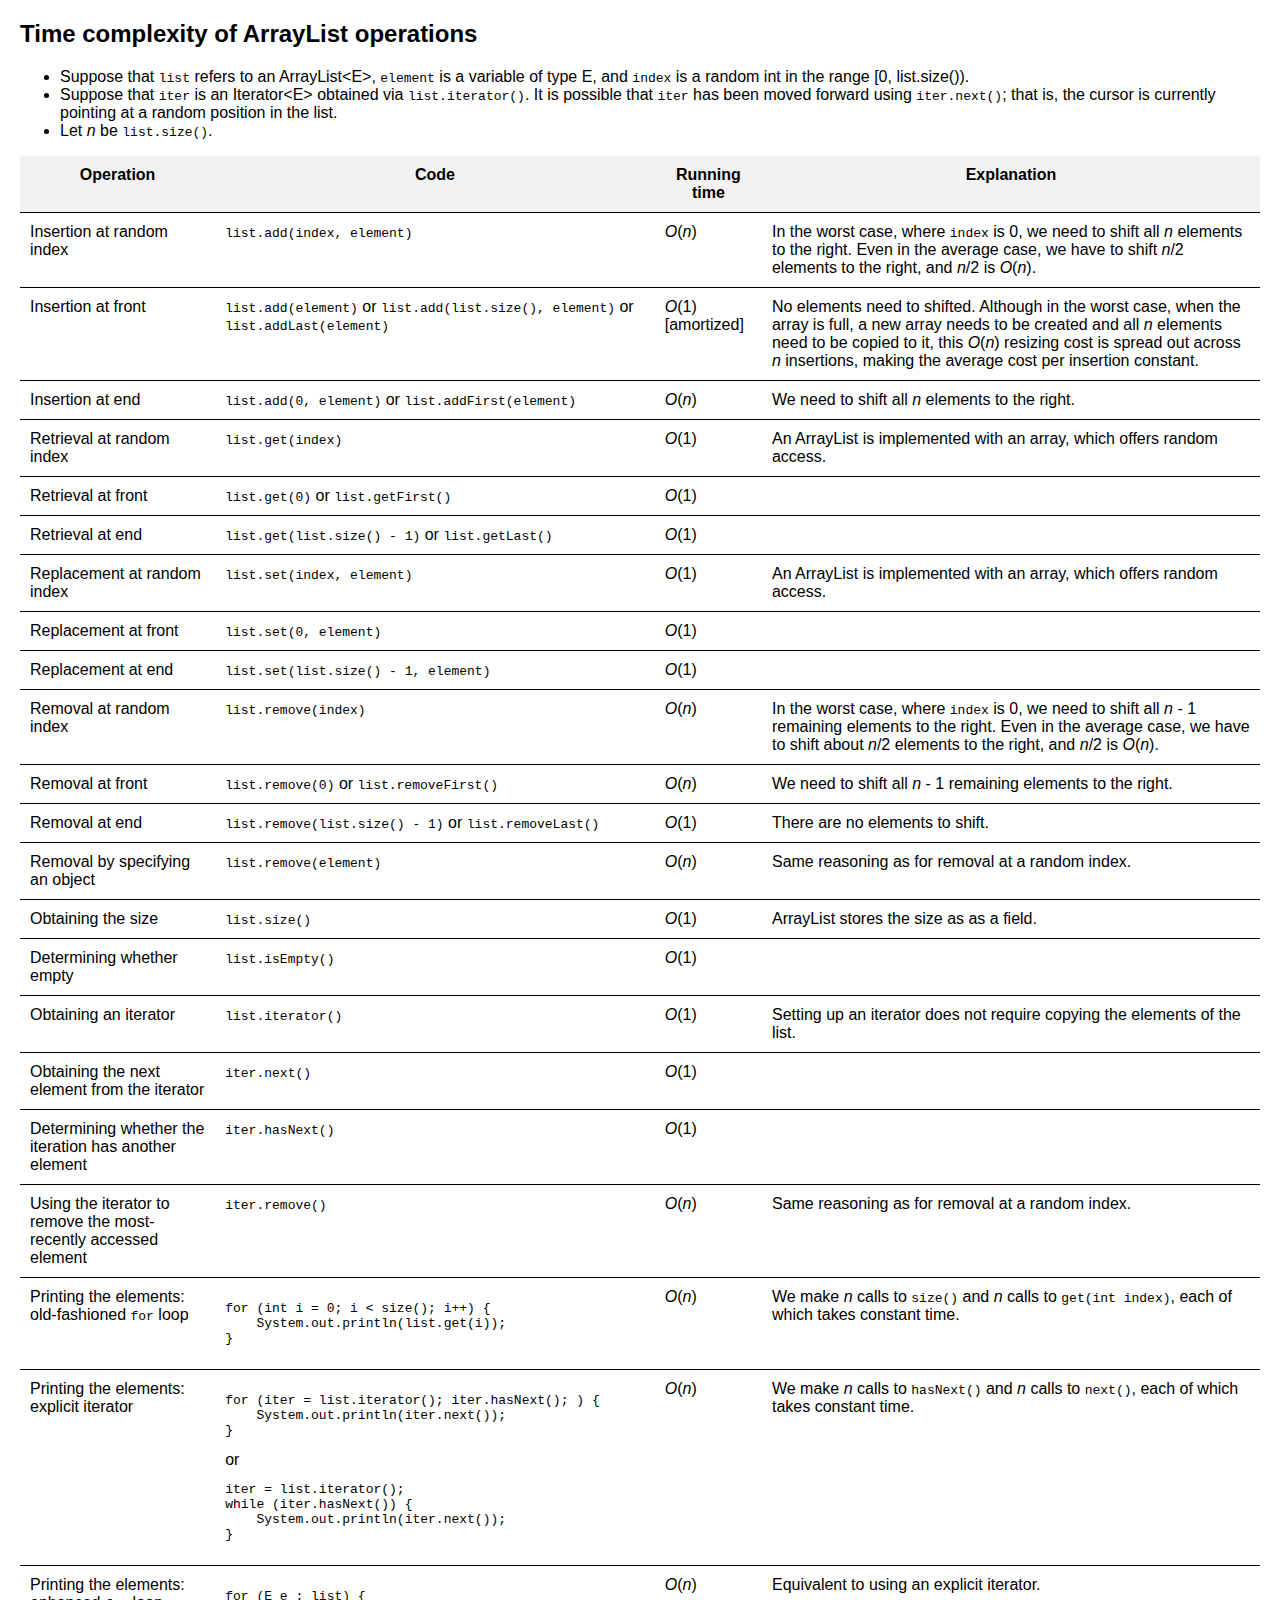
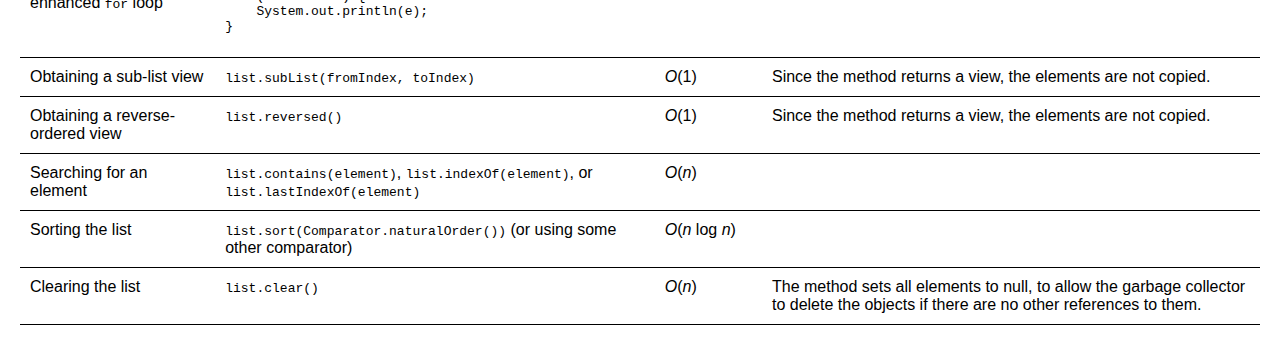
==== handouts/ArrayList-complexity.html @ 1e9416a3 "updates" ====
<!DOCTYPE html>
<html lang="en">
<head>
    <meta charset="UTF-8">
    <meta name="viewport" content="width=device-width, initial-scale=1.0">
    <title>ArrayList Complexity</title>
    <link rel="stylesheet" href="../styles.css">
</head>

<body>

<h2>Time complexity of ArrayList operations</h2>

<p>
    <ul>
        <li>Suppose that <code>list</code> refers to an ArrayList&lt;E&gt;, <code>element</code> is a variable of type E, and <code>index</code> is a random int in the range [0, list.size()).</li>
        <li>Suppose that <code>iter</code> is an Iterator&lt;E&gt; obtained via <code>list.iterator()</code>. It is possible that <code>iter</code> has been moved forward using <code>iter.next()</code>; that is, the cursor is currently pointing at a random position in the list.</li>
        <li>Let <i>n</i> be <code>list.size()</code>.</li>
    </ul>
    
</p>

<table>
    <tr>
        <th>Operation</th>
        <th>Code</th>
        <th>Running time</th>
        <th>Explanation</th>
    </tr>
    <tr>
        <td>
            Insertion at random index
        </td>
        <td>
            <code>list.add(index, element)</code>
        </td>
        <td>
            <i>O</i>(<i>n</i>)
        </td>
        <td>
            In the worst case, where <code>index</code> is 0, we need to shift all <i>n</i> elements to the right. Even in the average case, we have to shift <i>n</i>/2 elements to the right, and <i>n</i>/2 is <i>O</i>(<i>n</i>).
        </td>
    </tr>
    <tr>
        <td>Insertion at front</td>
        <td><code>list.add(element)</code> or <code>list.add(list.size(), element)</code> or <code>list.addLast(element)</code></td>
        <td><i>O</i>(1) [amortized]</td>
        <td>No elements need to shifted. Although in the worst case, when the array is full, a new array needs to be created and all <i>n</i> elements need to be copied to it, this <i>O</i>(<i>n</i>) resizing cost is spread out across <i>n</i> insertions, making the average cost per insertion constant.</td>
    </tr>
    <tr>
        <td>Insertion at end</td>
        <td><code>list.add(0, element)</code> or <code>list.addFirst(element)</code></td>
        <td><i>O</i>(<i>n</i>)</td>
        <td>We need to shift all <i>n</i> elements to the right.</td>
    </tr>
    <tr>
        <td>Retrieval at random index</td>
        <td><code>list.get(index)</code></td>
        <td><i>O</i>(1)</td>
        <td>An ArrayList is implemented with an array, which offers random access.</td>
    </tr>
    <tr>
        <td>Retrieval at front</td>
        <td><code>list.get(0)</code> or <code>list.getFirst()</code></td>
        <td><i>O</i>(1)</td>
        <td></td>
    </tr>
    <tr>
        <td>Retrieval at end</td>
        <td><code>list.get(list.size() - 1)</code> or <code>list.getLast()</code></td>
        <td><i>O</i>(1)</td>
        <td></td>
    </tr>
    <tr>
        <td>Replacement at random index</td>
        <td><code>list.set(index, element)</code></td>
        <td><i>O</i>(1)</td>
        <td>An ArrayList is implemented with an array, which offers random access.</td>
    </tr>
    <tr>
        <td>Replacement at front</td>
        <td><code>list.set(0, element)</code></td>
        <td><i>O</i>(1)</td>
        <td></td>
    </tr>
    <tr>
        <td>Replacement at end</td>
        <td><code>list.set(list.size() - 1, element)</code></td>
        <td><i>O</i>(1)</td>
        <td></td>
    </tr>
    <tr>
        <td>Removal at random index</td>
        <td><code>list.remove(index)</code></td>
        <td><i>O</i>(<i>n</i>)</td>
        <td>In the worst case, where <code>index</code> is 0, we need to shift all <i>n</i> - 1 remaining elements to the right. Even in the average case, we have to shift about <i>n</i>/2 elements to the right, and <i>n</i>/2 is <i>O</i>(<i>n</i>).</td>
    </tr>
    <tr>
        <td>Removal at front</td>
        <td><code>list.remove(0)</code> or <code>list.removeFirst()</code></td>
        <td><i>O</i>(<i>n</i>)</td>
        <td>We need to shift all <i>n</i> - 1 remaining elements to the right.</td>
    </tr>
    <tr>
        <td>Removal at end</td>
        <td><code>list.remove(list.size() - 1)</code> or <code>list.removeLast()</code></td>
        <td><i>O</i>(1)</td>
        <td>There are no elements to shift.</td>
    </tr>
    <tr>
        <td>Removal by specifying an object</td>
        <td><code>list.remove(element)</code></td>
        <td><i>O</i>(<i>n</i>)</td>
        <td>Same reasoning as for removal at a random index.</td>
    </tr>
    <tr>
        <td>Obtaining the size</td>
        <td><code>list.size()</code></td>
        <td><i>O</i>(1)</td>
        <td>ArrayList stores the size as as a field.</td>
    </tr>
    <tr>
        <td>Determining whether empty</td>
        <td><code>list.isEmpty()</code></td>
        <td><i>O</i>(1)</td>
        <td></td>
    </tr>
    <tr>
        <td>Obtaining an iterator</td>
        <td><code>list.iterator()</code></td>
        <td><i>O</i>(1)</td>
        <td>Setting up an iterator does not require copying the elements of the list.</td>
    </tr>
    <tr>
        <td>Obtaining the next element from the iterator</td>
        <td><code>iter.next()</code></td>
        <td><i>O</i>(1)</td>
        <td></td>
    </tr>
    <tr>
        <td>Determining whether the iteration has another element</td>
        <td><code>iter.hasNext()</code></td>
        <td><i>O</i>(1)</td>
        <td></td>
    </tr>
    <tr>
        <td>Using the iterator to remove the most-recently accessed element</td>
        <td><code>iter.remove()</code></td>
        <td><i>O</i>(<i>n</i>)</td>
        <td>Same reasoning as for removal at a random index.</td>
    </tr>
    <tr>
        <td>Printing the elements: old-fashioned <code>for</code> loop</td>
        <td>
<pre>
for (int i = 0; i &lt; size(); i++) {
    System.out.println(list.get(i));
}
</pre>
        </td>
        <td><i>O</i>(<i>n</i>)</td>
        <td>We make <i>n</i> calls to <code>size()</code> and <i>n</i> calls to <code>get(int index)</code>, each of which takes constant time.</td>
    </tr>
    <tr>
        <td>Printing the elements: explicit iterator</td>
        <td>
<pre>
for (iter = list.iterator(); iter.hasNext(); ) {
    System.out.println(iter.next());
}
</pre>
            or
<pre>
iter = list.iterator();
while (iter.hasNext()) {
    System.out.println(iter.next());
}
</pre>
        </td>
        <td><i>O</i>(<i>n</i>)</td>
        <td>We make <i>n</i> calls to <code>hasNext()</code> and <i>n</i> calls to <code>next()</code>, each of which takes constant time.</td>
    </tr>
    <tr>
        <td>Printing the elements: enhanced <code>for</code> loop</td>
        <td>
<pre>
for (E e : list) {
    System.out.println(e);
}
</pre>
        </td>
        <td><i>O</i>(<i>n</i>)</td>
        <td>Equivalent to using an explicit iterator.</td>
    </tr>
    <tr>
        <td>Obtaining a sub-list view</td>
        <td><code>list.subList(fromIndex, toIndex)</code></td>
        <td><i>O</i>(1)</td>
        <td>Since the method returns a view, the elements are not copied.</td>
    </tr>
    <tr>
        <td>Obtaining a reverse-ordered view</td>
        <td><code>list.reversed()</code></td>
        <td><i>O</i>(1)</td>
        <td>Since the method returns a view, the elements are not copied.</td>
    </tr>
    <tr>
        <td>Searching for an element</td>
        <td><code>list.contains(element)</code>, <code>list.indexOf(element)</code>, or <code>list.lastIndexOf(element)</code></td>
        <td><i>O</i>(<i>n</i>)</td>
        <td></td>
    </tr>
    <tr>
        <td>Sorting the list</td>
        <td><code>list.sort(Comparator.naturalOrder())</code> (or using some other comparator)</td>
        <td><i>O</i>(<i>n</i> log <i>n</i>)</td>
        <td></td>
    </tr>
    <tr>
        <td>Clearing the list</td>
        <td><code>list.clear()</code></td>
        <td><i>O</i>(<i>n</i>)</td>
        <td>The method sets all elements to null, to allow the garbage collector to delete the objects if there are no other references to them.</td>
    </tr>
</table>

</body>
---- styles.css ----
body {
    font-family: Arial, sans-serif;
    margin: 20px;
}

h1 {
    text-align: center;
}

.collapsible-content {
    display: none; /* ensure content is collapsed by default */
}

.collapsible-header {
    transition: background-color 0.3s;
    align-items: center;
    display: flex;
    cursor: pointer;
}

.collapsible-header:hover {
    background-color: #e0e0e0;
}

.icon {
    margin-right: 10px;
    transition: transform 0.3s;
}

table {
    width: 100%;
    border-collapse: collapse;
}

th, td {
    border-bottom: 1px solid #000;
    padding: 10px;
    vertical-align: top;
    border-left: none;
    border-right: none;
}

th {
    background-color: #f2f2f2;
}

.no-border {
    border: none;
}

.links a {
    display: block;
    margin-bottom: 5px;
    text-decoration: none;
    color: #000;
}

.horizontal-line {
    border-bottom: 1px solid #000;
    margin: 20px 0;
}
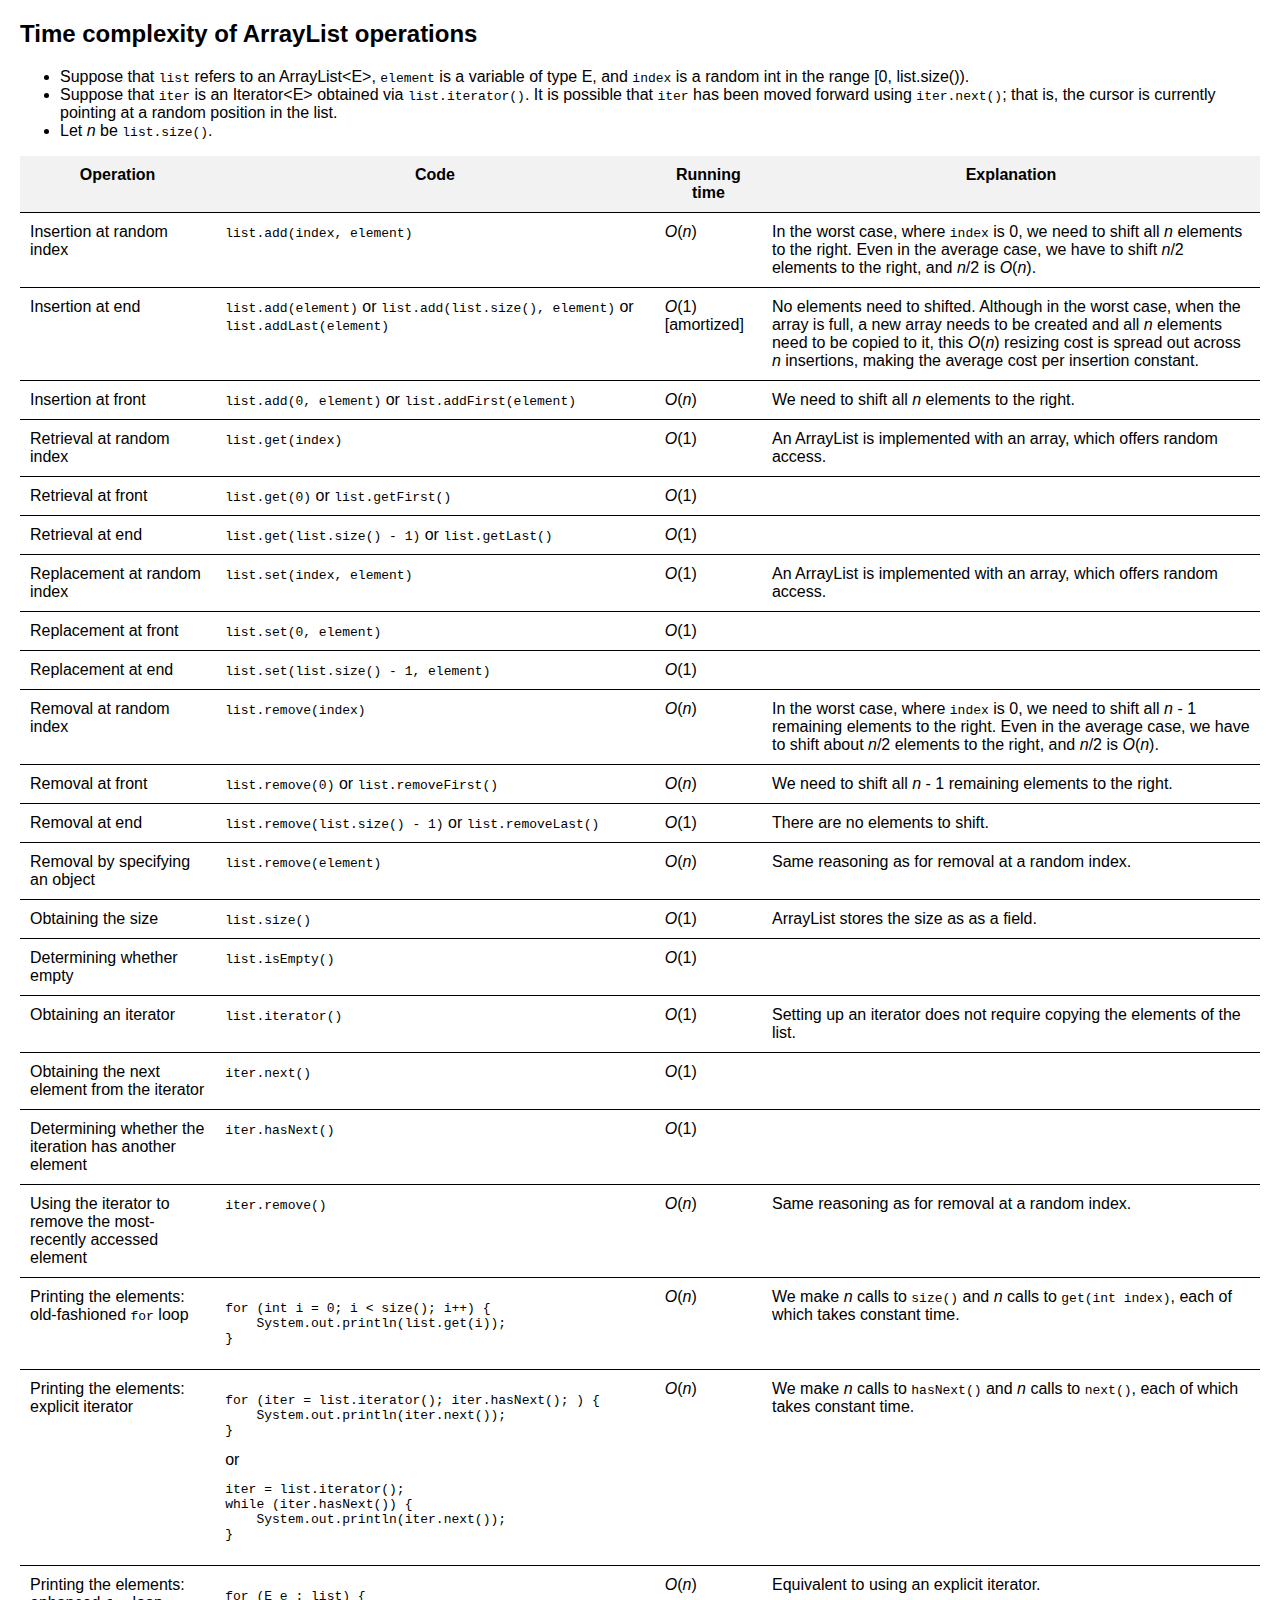
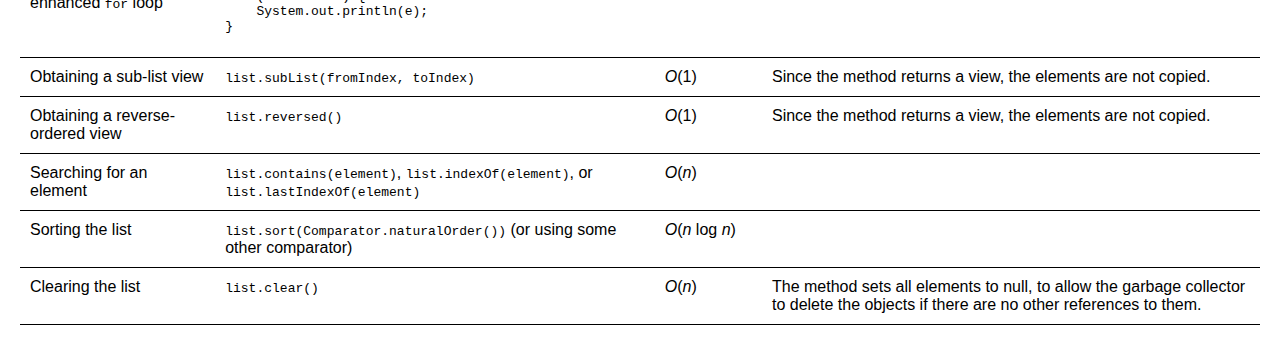
==== commit 7f847b4a: "updates" ====
--- a/handouts/ArrayList-complexity.html
+++ b/handouts/ArrayList-complexity.html
@@ -42,13 +42,13 @@
         </td>
     </tr>
     <tr>
-        <td>Insertion at front</td>
+        <td>Insertion at end</td>
         <td><code>list.add(element)</code> or <code>list.add(list.size(), element)</code> or <code>list.addLast(element)</code></td>
         <td><i>O</i>(1) [amortized]</td>
         <td>No elements need to shifted. Although in the worst case, when the array is full, a new array needs to be created and all <i>n</i> elements need to be copied to it, this <i>O</i>(<i>n</i>) resizing cost is spread out across <i>n</i> insertions, making the average cost per insertion constant.</td>
     </tr>
     <tr>
-        <td>Insertion at end</td>
+        <td>Insertion at front</td>
         <td><code>list.add(0, element)</code> or <code>list.addFirst(element)</code></td>
         <td><i>O</i>(<i>n</i>)</td>
         <td>We need to shift all <i>n</i> elements to the right.</td>
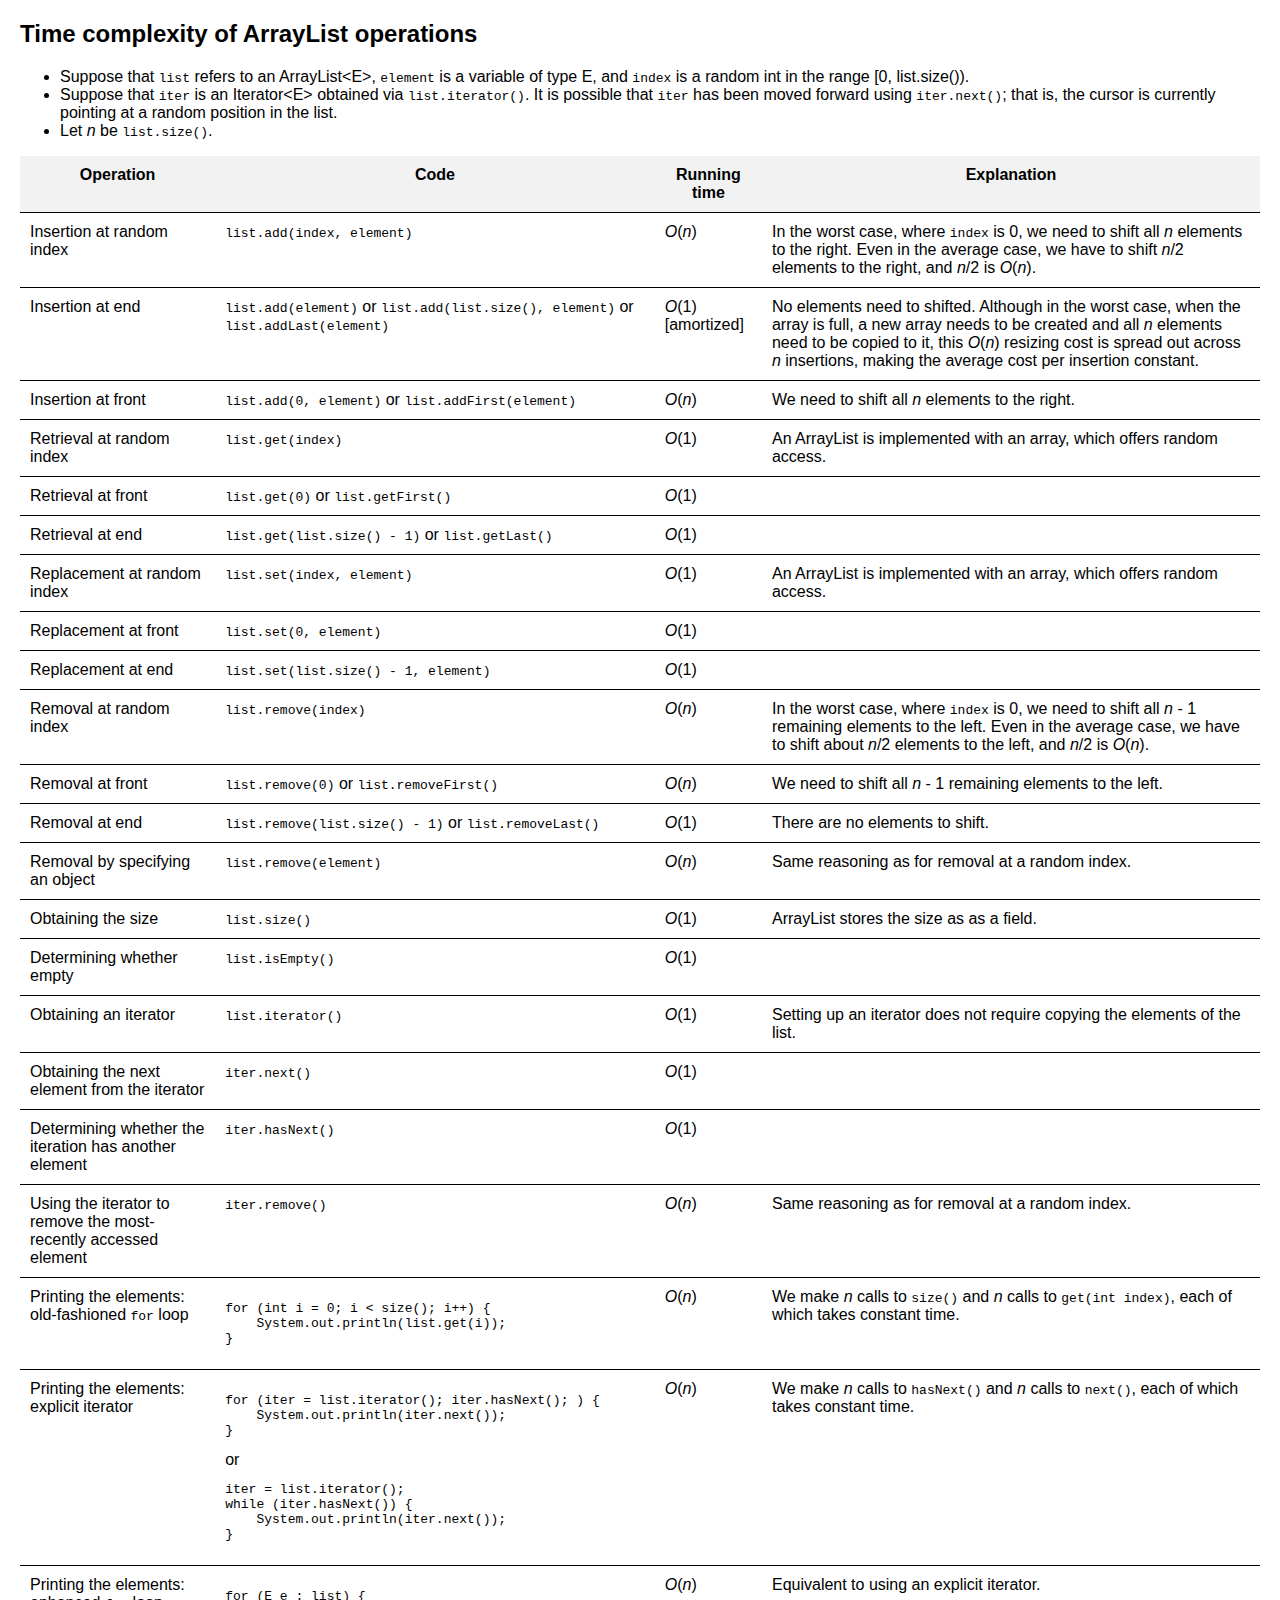
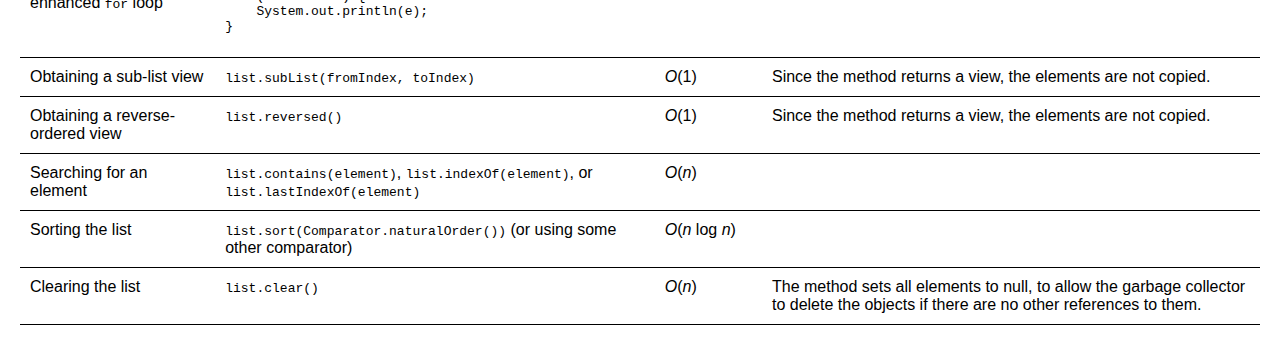
==== commit 73f21add: "updates" ====
--- a/handouts/ArrayList-complexity.html
+++ b/handouts/ArrayList-complexity.html
@@ -93,13 +93,13 @@
         <td>Removal at random index</td>
         <td><code>list.remove(index)</code></td>
         <td><i>O</i>(<i>n</i>)</td>
-        <td>In the worst case, where <code>index</code> is 0, we need to shift all <i>n</i> - 1 remaining elements to the right. Even in the average case, we have to shift about <i>n</i>/2 elements to the right, and <i>n</i>/2 is <i>O</i>(<i>n</i>).</td>
+        <td>In the worst case, where <code>index</code> is 0, we need to shift all <i>n</i> - 1 remaining elements to the left. Even in the average case, we have to shift about <i>n</i>/2 elements to the left, and <i>n</i>/2 is <i>O</i>(<i>n</i>).</td>
     </tr>
     <tr>
         <td>Removal at front</td>
         <td><code>list.remove(0)</code> or <code>list.removeFirst()</code></td>
         <td><i>O</i>(<i>n</i>)</td>
-        <td>We need to shift all <i>n</i> - 1 remaining elements to the right.</td>
+        <td>We need to shift all <i>n</i> - 1 remaining elements to the left.</td>
     </tr>
     <tr>
         <td>Removal at end</td>
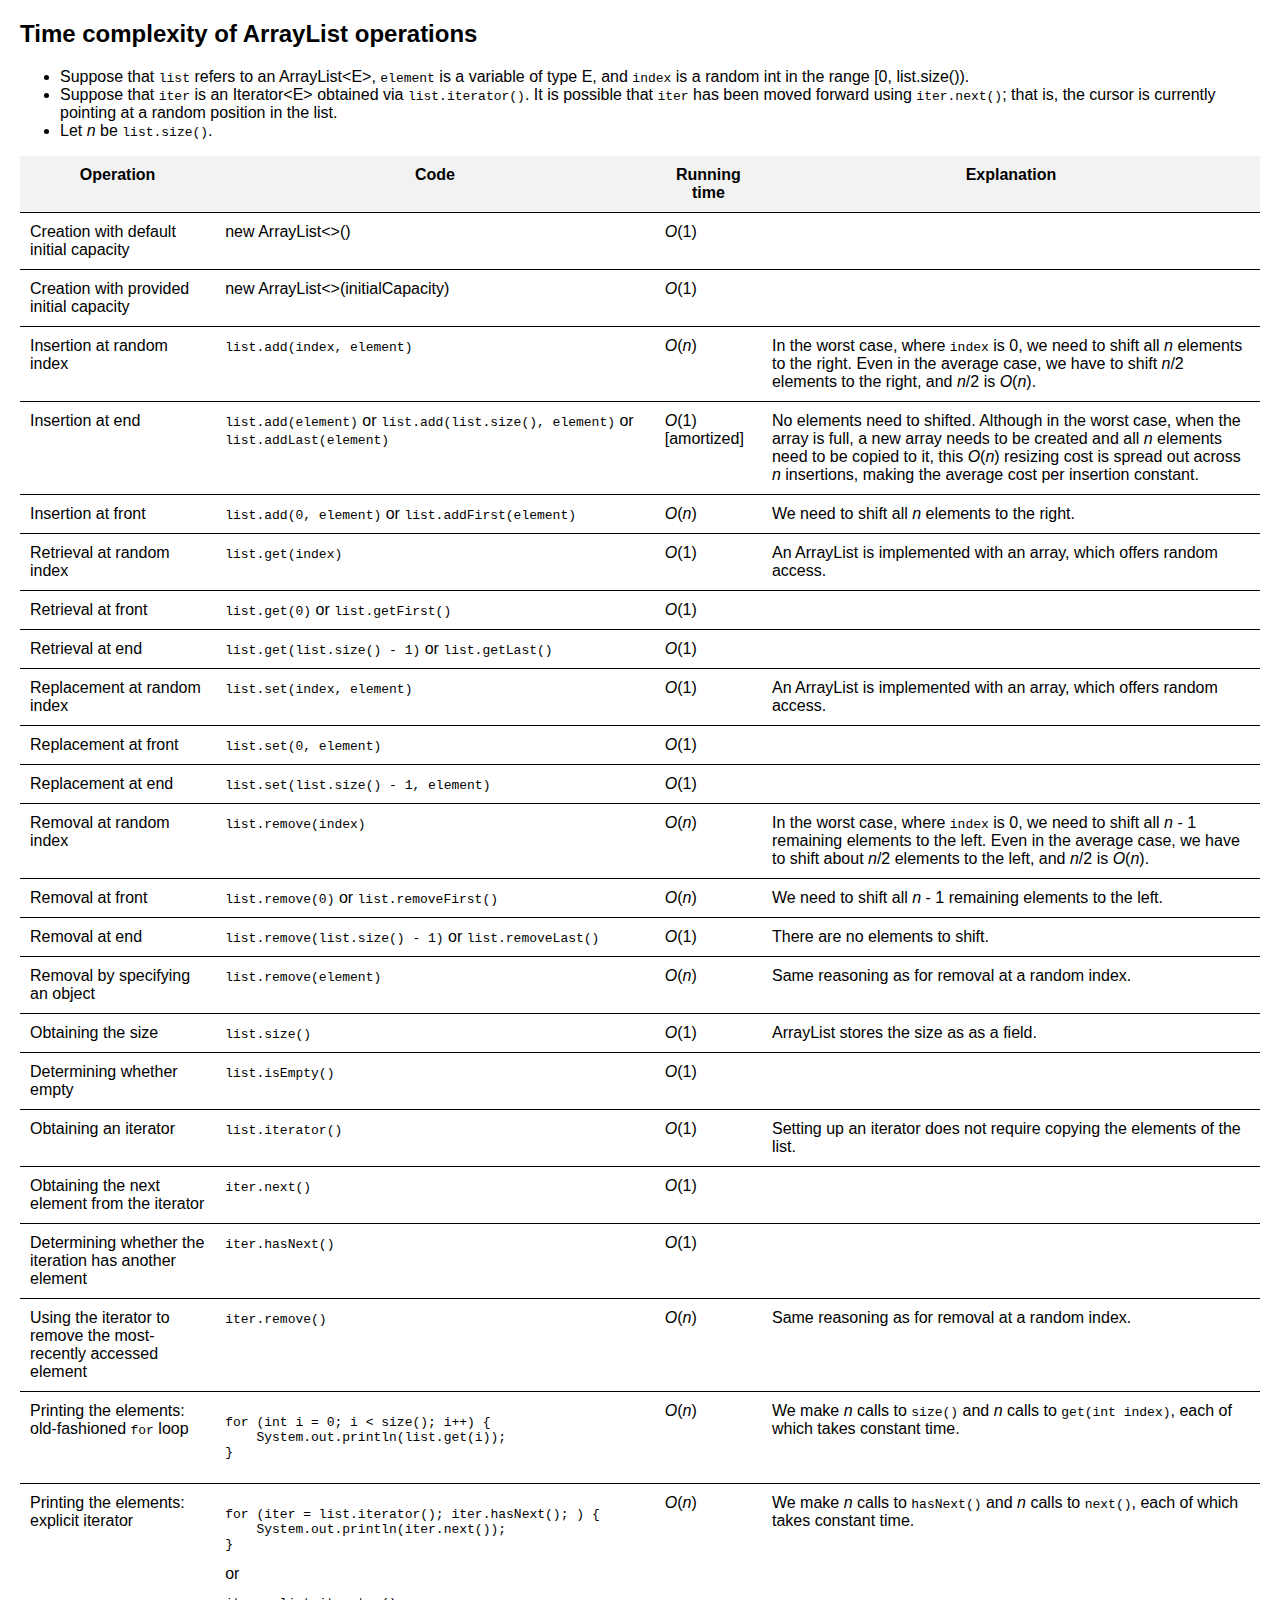
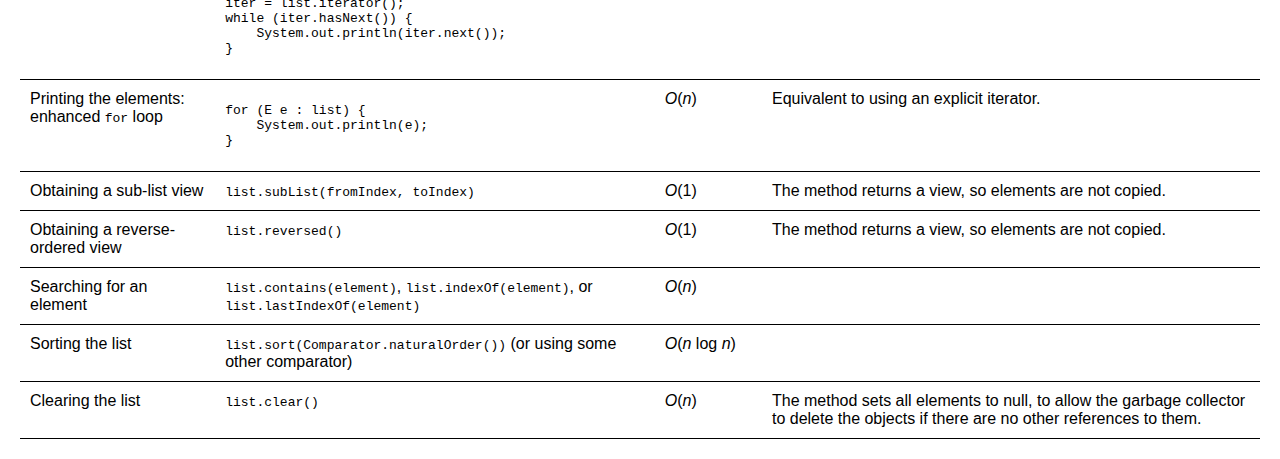
==== commit 50079152: "updates" ====
--- a/handouts/ArrayList-complexity.html
+++ b/handouts/ArrayList-complexity.html
@@ -28,6 +28,18 @@
         <th>Explanation</th>
     </tr>
     <tr>
+        <td>Creation with default initial capacity</td>
+        <td>new ArrayList&lt;&gt;()</td>
+        <td><i>O</i>(1)</td>
+        <td></td>
+    </tr>
+    <tr>
+        <td>Creation with provided initial capacity</td>
+        <td>new ArrayList&lt;&gt;(initialCapacity)</td>
+        <td><i>O</i>(1)</td>
+        <td></td>
+    </tr>
+    <tr>
         <td>
             Insertion at random index
         </td>
@@ -196,13 +208,13 @@
         <td>Obtaining a sub-list view</td>
         <td><code>list.subList(fromIndex, toIndex)</code></td>
         <td><i>O</i>(1)</td>
-        <td>Since the method returns a view, the elements are not copied.</td>
+        <td>The method returns a view, so elements are not copied.</td>
     </tr>
     <tr>
         <td>Obtaining a reverse-ordered view</td>
         <td><code>list.reversed()</code></td>
         <td><i>O</i>(1)</td>
-        <td>Since the method returns a view, the elements are not copied.</td>
+        <td>The method returns a view, so elements are not copied.</td>
     </tr>
     <tr>
         <td>Searching for an element</td>
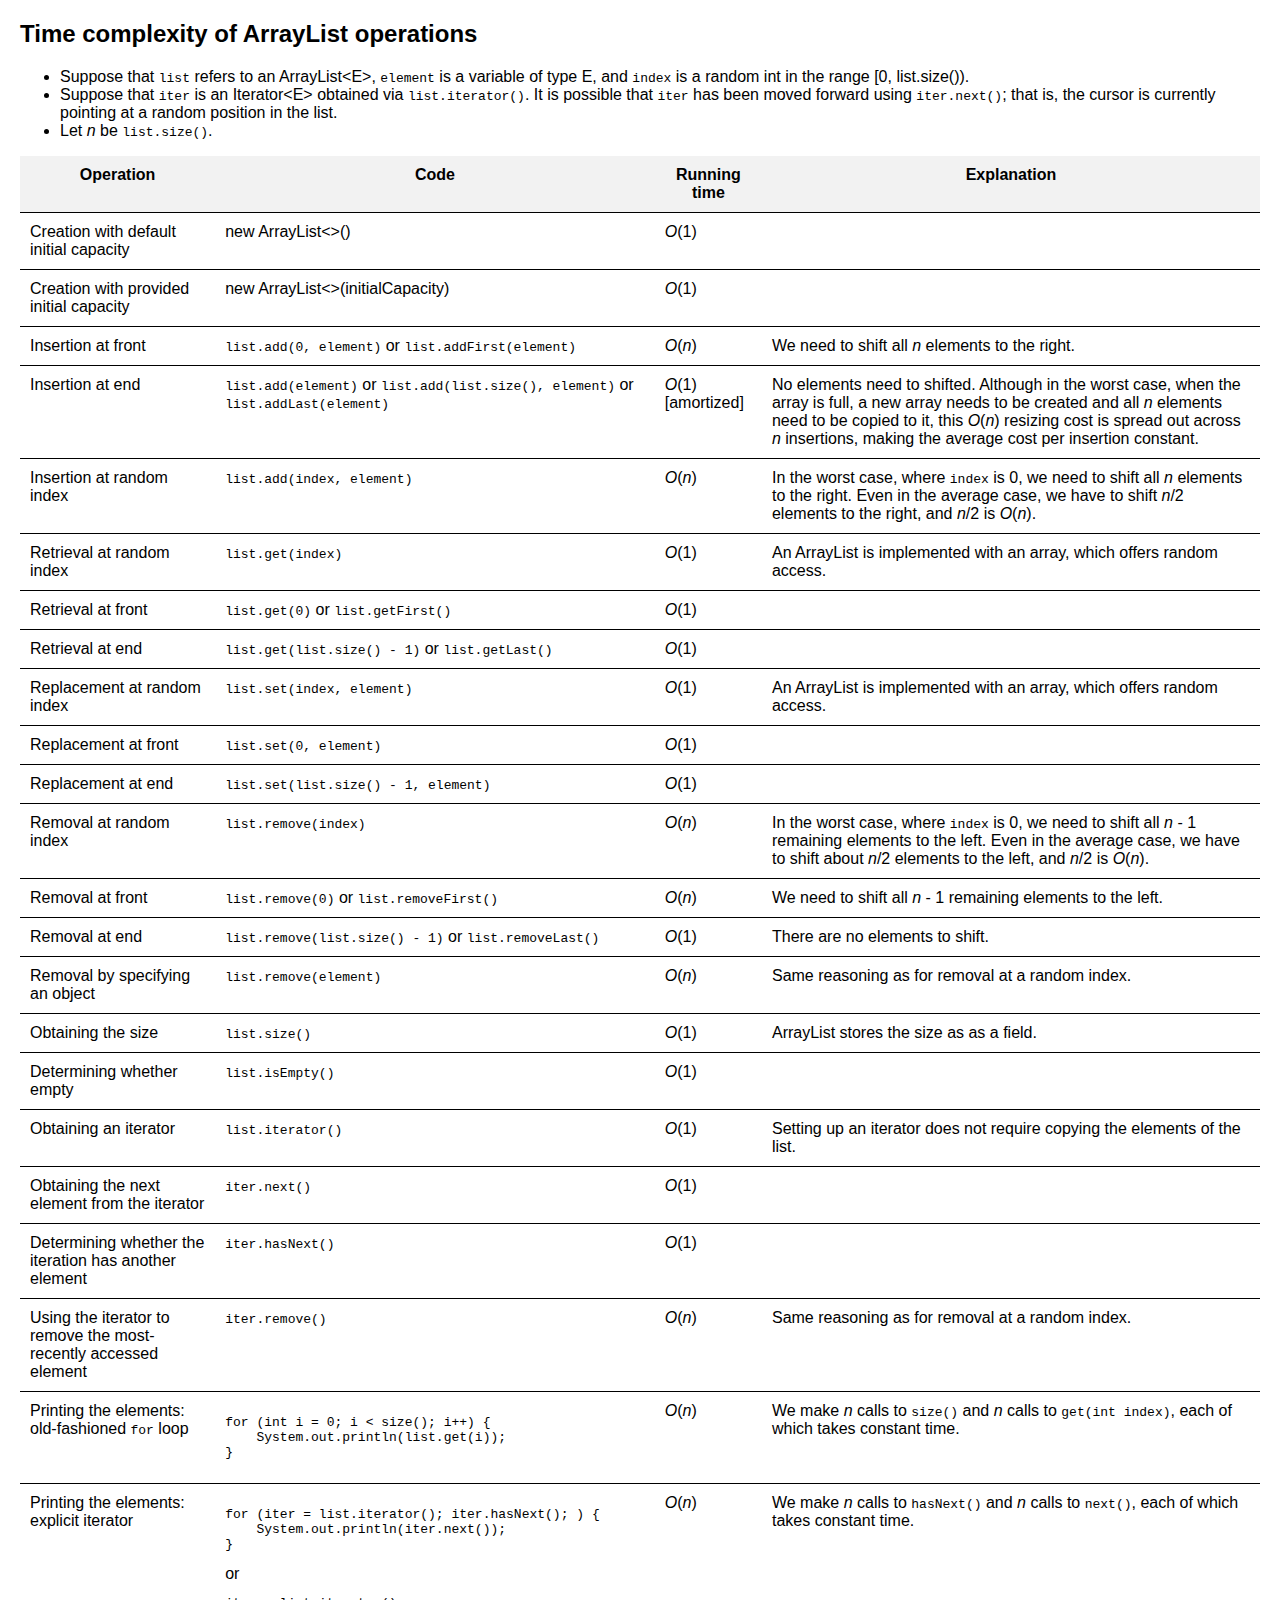
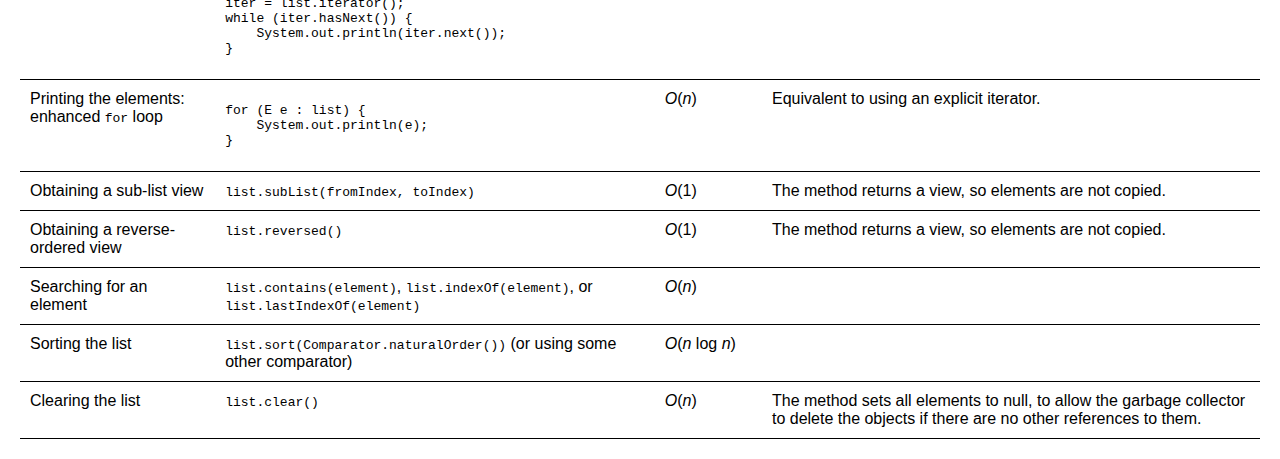
==== commit e730552f: "updates" ====
--- a/handouts/ArrayList-complexity.html
+++ b/handouts/ArrayList-complexity.html
@@ -40,18 +40,10 @@
         <td></td>
     </tr>
     <tr>
-        <td>
-            Insertion at random index
-        </td>
-        <td>
-            <code>list.add(index, element)</code>
-        </td>
-        <td>
-            <i>O</i>(<i>n</i>)
-        </td>
-        <td>
-            In the worst case, where <code>index</code> is 0, we need to shift all <i>n</i> elements to the right. Even in the average case, we have to shift <i>n</i>/2 elements to the right, and <i>n</i>/2 is <i>O</i>(<i>n</i>).
-        </td>
+        <td>Insertion at front</td>
+        <td><code>list.add(0, element)</code> or <code>list.addFirst(element)</code></td>
+        <td><i>O</i>(<i>n</i>)</td>
+        <td>We need to shift all <i>n</i> elements to the right.</td>
     </tr>
     <tr>
         <td>Insertion at end</td>
@@ -60,10 +52,18 @@
         <td>No elements need to shifted. Although in the worst case, when the array is full, a new array needs to be created and all <i>n</i> elements need to be copied to it, this <i>O</i>(<i>n</i>) resizing cost is spread out across <i>n</i> insertions, making the average cost per insertion constant.</td>
     </tr>
     <tr>
-        <td>Insertion at front</td>
-        <td><code>list.add(0, element)</code> or <code>list.addFirst(element)</code></td>
-        <td><i>O</i>(<i>n</i>)</td>
-        <td>We need to shift all <i>n</i> elements to the right.</td>
+        <td>
+            Insertion at random index
+        </td>
+        <td>
+            <code>list.add(index, element)</code>
+        </td>
+        <td>
+            <i>O</i>(<i>n</i>)
+        </td>
+        <td>
+            In the worst case, where <code>index</code> is 0, we need to shift all <i>n</i> elements to the right. Even in the average case, we have to shift <i>n</i>/2 elements to the right, and <i>n</i>/2 is <i>O</i>(<i>n</i>).
+        </td>
     </tr>
     <tr>
         <td>Retrieval at random index</td>
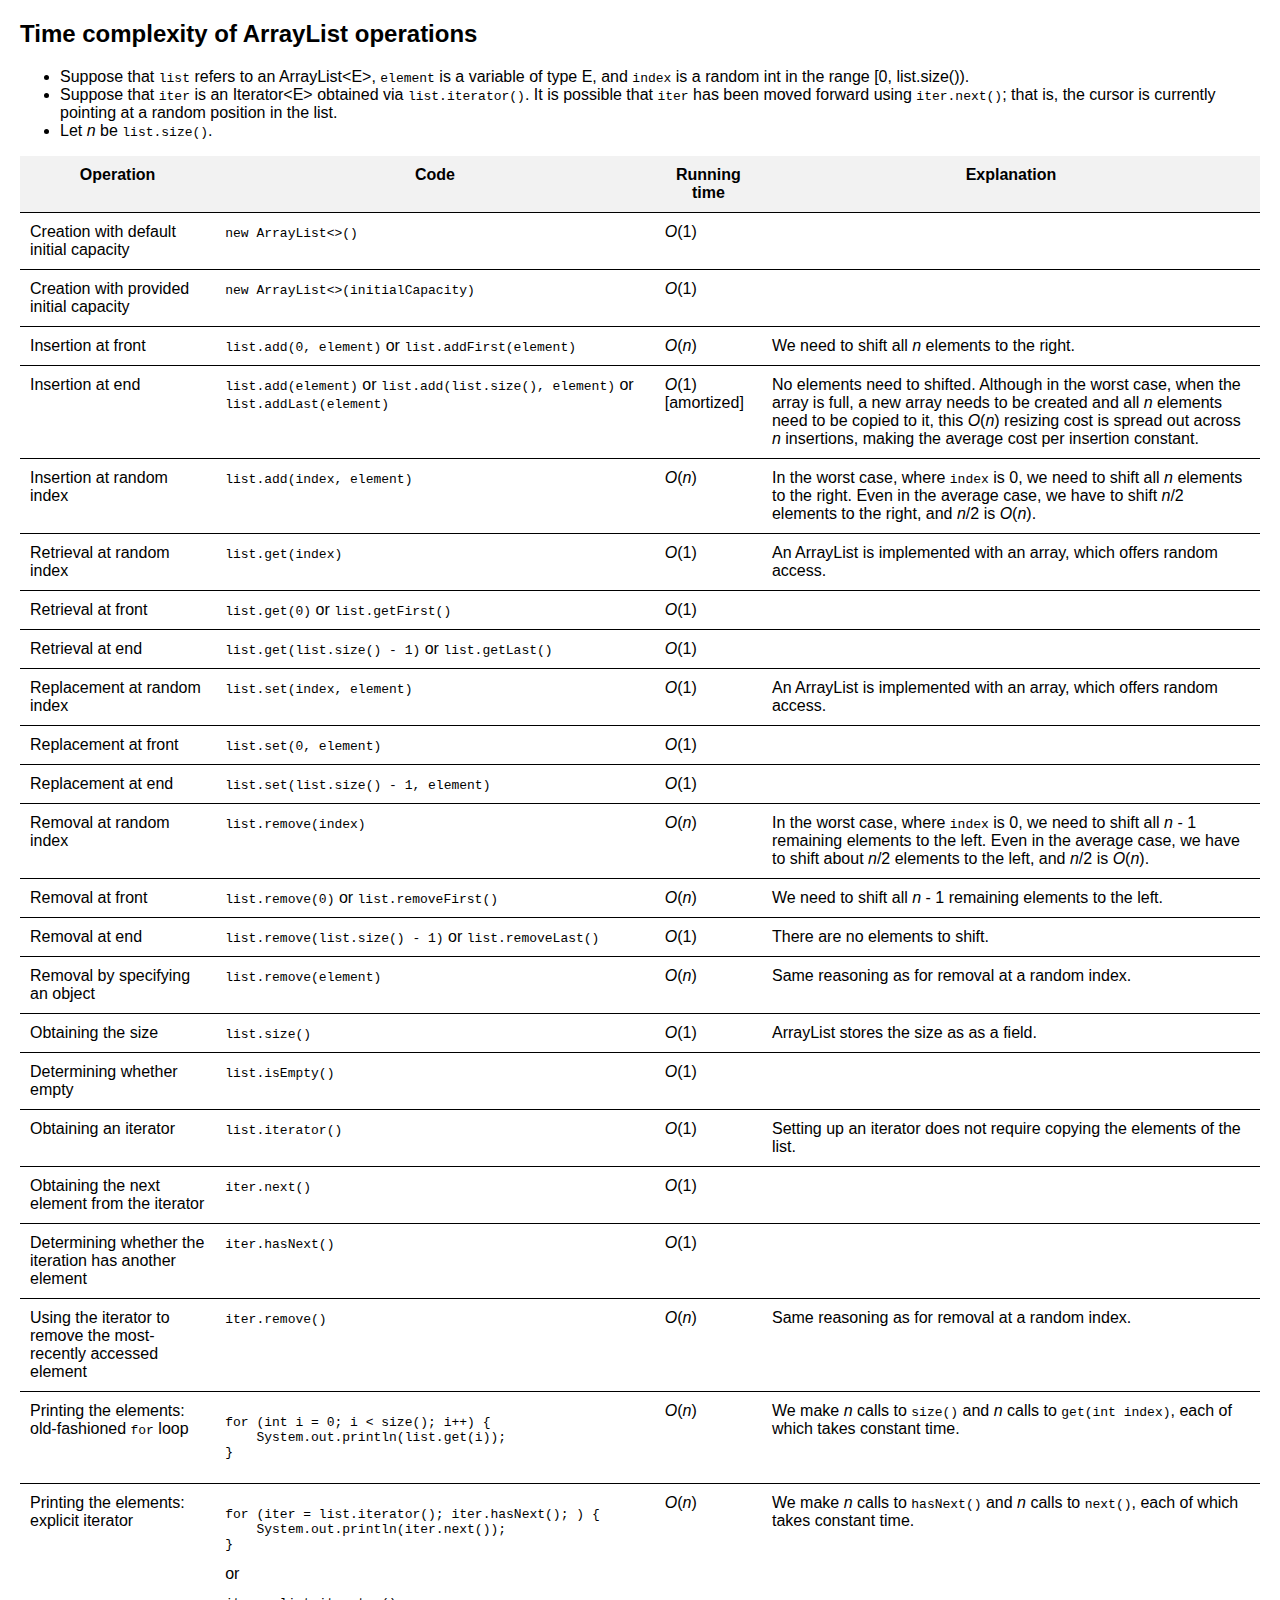
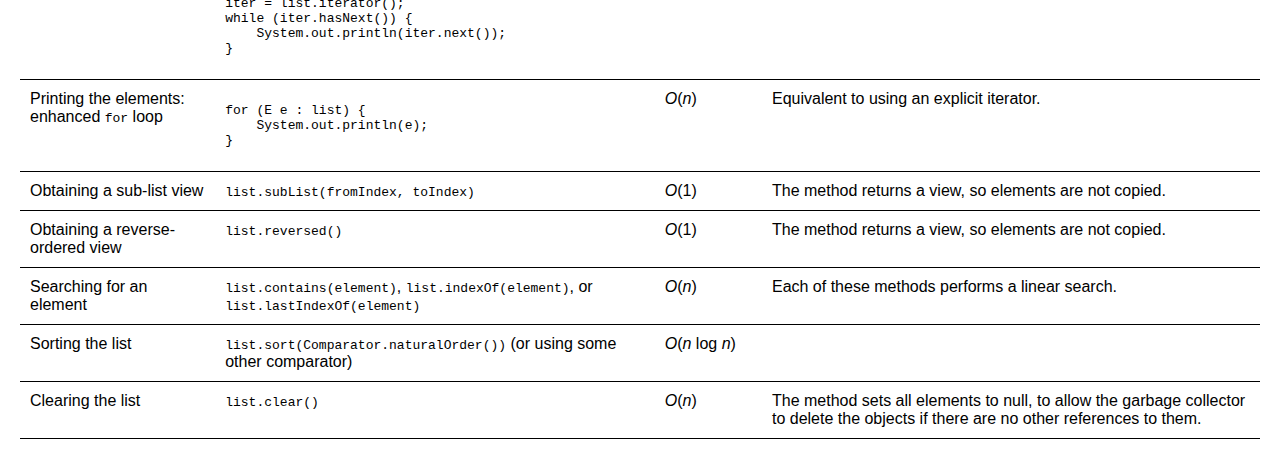
==== commit 45d140cb: "updates" ====
--- a/handouts/ArrayList-complexity.html
+++ b/handouts/ArrayList-complexity.html
@@ -29,13 +29,13 @@
     </tr>
     <tr>
         <td>Creation with default initial capacity</td>
-        <td>new ArrayList&lt;&gt;()</td>
+        <td><code>new ArrayList&lt;&gt;()</code></td>
         <td><i>O</i>(1)</td>
         <td></td>
     </tr>
     <tr>
         <td>Creation with provided initial capacity</td>
-        <td>new ArrayList&lt;&gt;(initialCapacity)</td>
+        <td><code>new ArrayList&lt;&gt;(initialCapacity)</code></td>
         <td><i>O</i>(1)</td>
         <td></td>
     </tr>
@@ -220,7 +220,7 @@
         <td>Searching for an element</td>
         <td><code>list.contains(element)</code>, <code>list.indexOf(element)</code>, or <code>list.lastIndexOf(element)</code></td>
         <td><i>O</i>(<i>n</i>)</td>
-        <td></td>
+        <td>Each of these methods performs a linear search.</td>
     </tr>
     <tr>
         <td>Sorting the list</td>
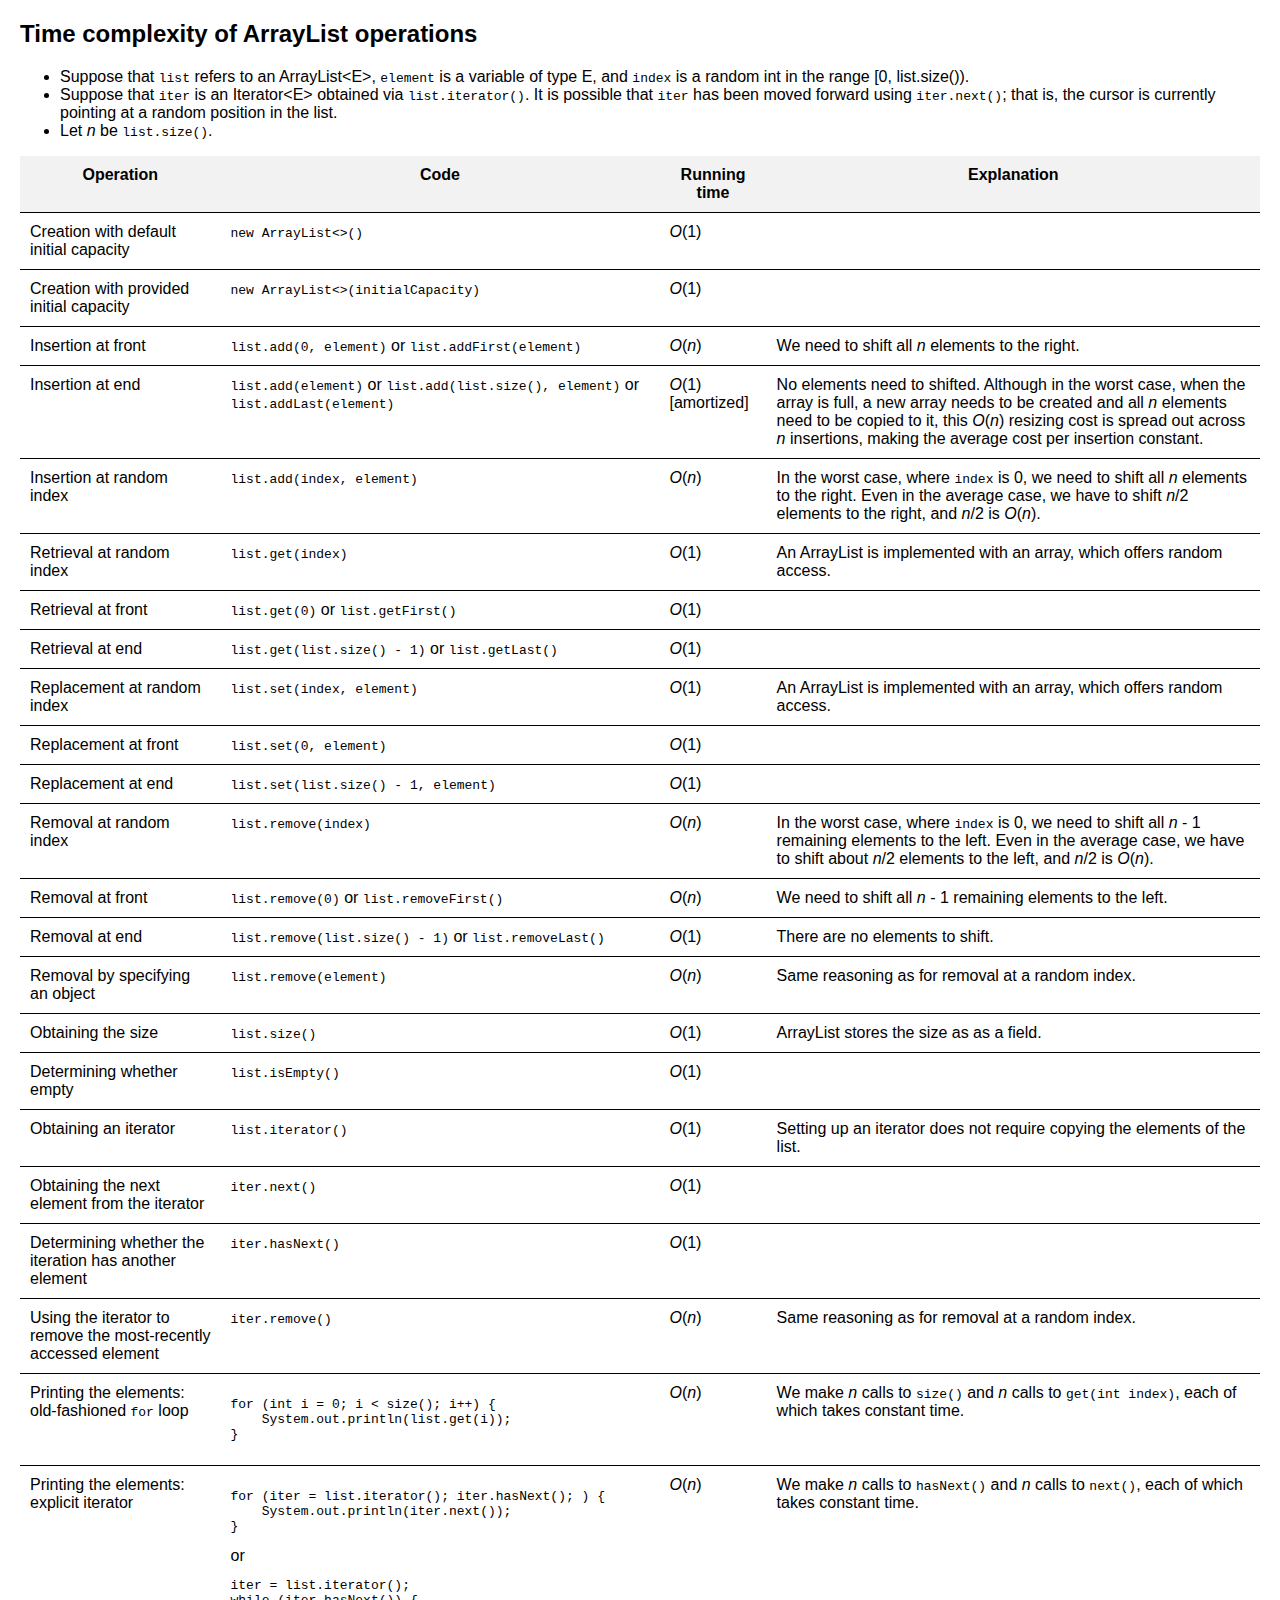
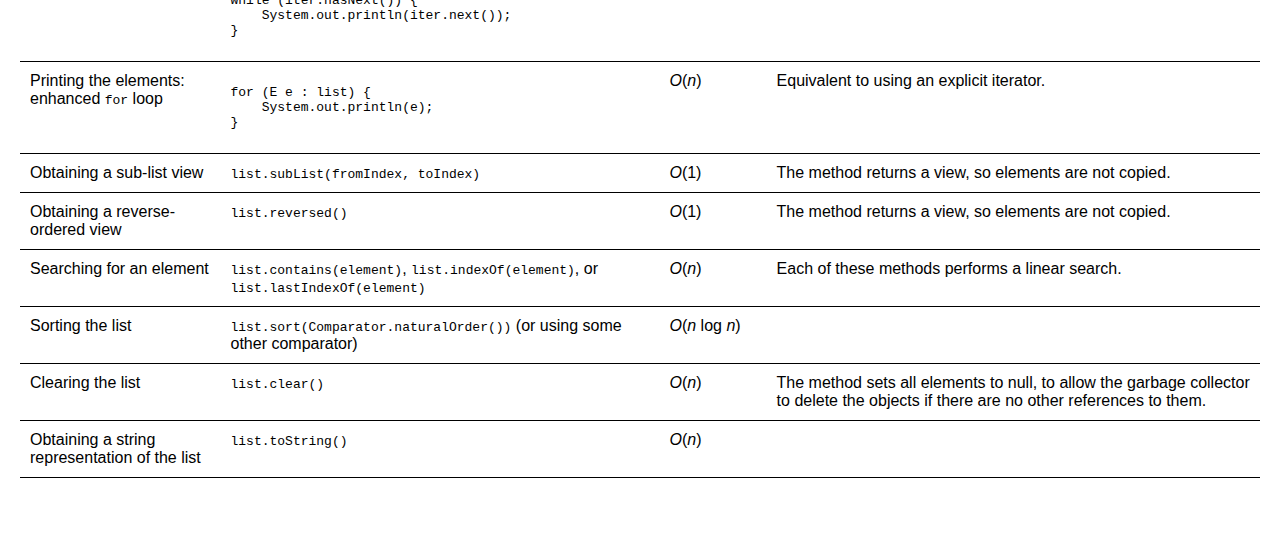
==== commit 8f8ae799: "updates" ====
--- a/handouts/ArrayList-complexity.html
+++ b/handouts/ArrayList-complexity.html
@@ -234,6 +234,12 @@
         <td><i>O</i>(<i>n</i>)</td>
         <td>The method sets all elements to null, to allow the garbage collector to delete the objects if there are no other references to them.</td>
     </tr>
+    <tr>
+        <td>Obtaining a string representation of the list</td>
+        <td><code>list.toString()</code></td>
+        <td><i>O</i>(<i>n</i>)</td>
+        <td></td>
+    </tr>
 </table>
 
 </body>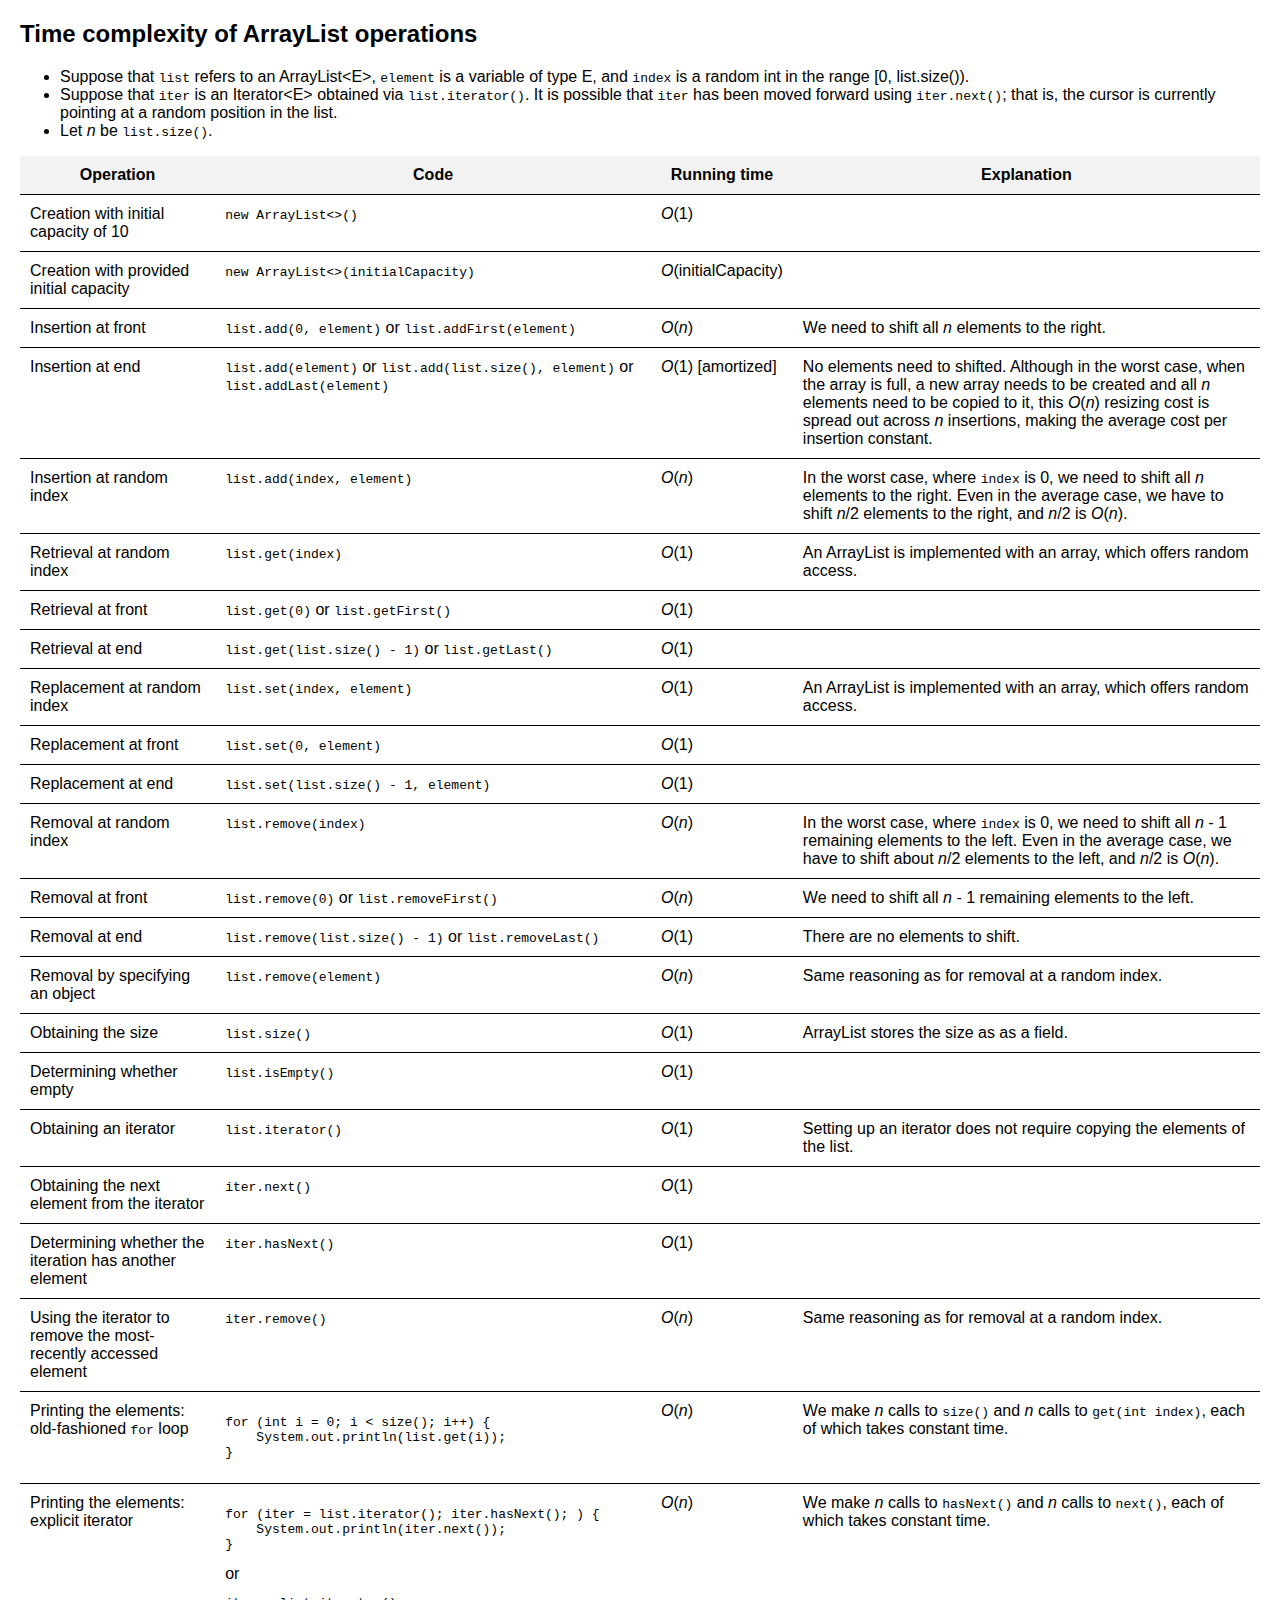
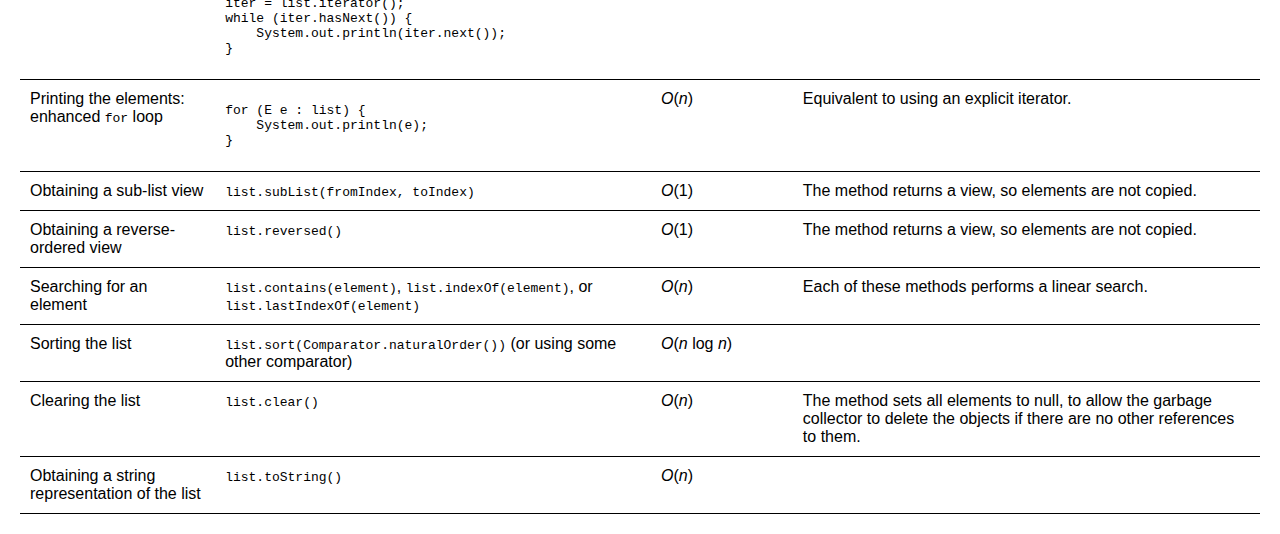
==== commit 64ea0fca: "updates" ====
--- a/handouts/ArrayList-complexity.html
+++ b/handouts/ArrayList-complexity.html
@@ -28,7 +28,7 @@
         <th>Explanation</th>
     </tr>
     <tr>
-        <td>Creation with default initial capacity</td>
+        <td>Creation with initial capacity of 10</td>
         <td><code>new ArrayList&lt;&gt;()</code></td>
         <td><i>O</i>(1)</td>
         <td></td>
@@ -36,7 +36,7 @@
     <tr>
         <td>Creation with provided initial capacity</td>
         <td><code>new ArrayList&lt;&gt;(initialCapacity)</code></td>
-        <td><i>O</i>(1)</td>
+        <td><i>O</i>(initialCapacity)</td>
         <td></td>
     </tr>
     <tr>
